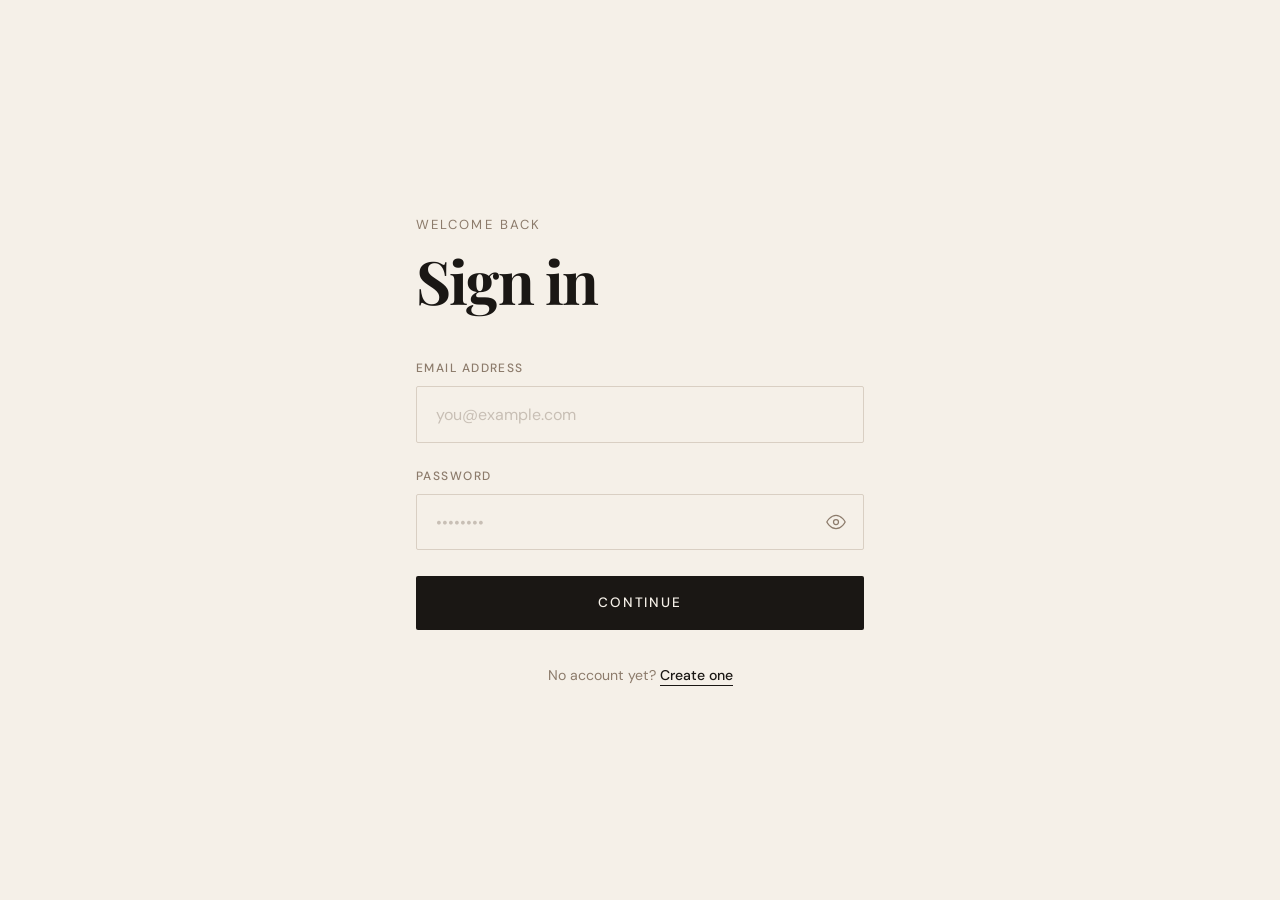
==== login.html @ 39e880cd "Quiz Web Application with login interface" ====
<!DOCTYPE html>
<html lang="en">
<head>
  <meta charset="UTF-8" />
  <meta name="viewport" content="width=device-width, initial-scale=1.0" />
  <title>Login — QuizzyVerse</title>
  <link href="https://fonts.googleapis.com/css2?family=Playfair+Display:ital,wght@0,400;0,700;1,400&family=DM+Sans:wght@300;400;500&display=swap" rel="stylesheet" />
  <style>
    *, *::before, *::after { box-sizing: border-box; margin: 0; padding: 0; }
    :root {
      --cream: #F5F0E8;
      --ink: #1A1714;
      --warm-mid: #8C7B6B;
      --accent: #C4542A;
      --border: #D9CFC3;
      --error: #c0392b;
      --success: #27ae60;
    }
    body {
      min-height: 100vh;
      display: flex;
      align-items: center;
      justify-content: center;
      font-family: 'DM Sans', sans-serif;
      background: var(--cream);
    }
    .form-wrap {
      width: 560px;
      padding: 4rem 3.5rem;
      animation: fadeUp 0.9s ease 0.1s both;
    }
    .form-eyebrow {
      font-size: 0.82rem;
      letter-spacing: 0.16em;
      text-transform: uppercase;
      color: var(--warm-mid);
      margin-bottom: 1rem;
    }
    .form-title {
      font-family: 'Playfair Display', serif;
      font-size: 3.75rem;
      color: var(--ink);
      line-height: 1.05;
      letter-spacing: -0.03em;
      margin-bottom: 3rem;
    }
    .field {
      margin-bottom: 1.6rem;
      position: relative;
    }
    label {
      display: block;
      font-size: 0.75rem;
      font-weight: 500;
      letter-spacing: 0.12em;
      text-transform: uppercase;
      color: var(--warm-mid);
      margin-bottom: 0.6rem;
    }
    input[type="email"], input[type="password"], input[type="text"] {
      width: 100%;
      padding: 1.05rem 1.2rem;
      border: 1px solid var(--border);
      background: transparent;
      font-family: 'DM Sans', sans-serif;
      font-size: 1rem;
      color: var(--ink);
      outline: none;
      transition: border-color 0.2s, box-shadow 0.2s;
      border-radius: 2px;
    }
    input::placeholder { color: #C8BFB5; }
    input:focus {
      border-color: var(--ink);
      box-shadow: 0 0 0 3px rgba(26,23,20,0.06);
    }
    input.input-error { border-color: var(--error); }
    .field-row {
      display: flex;
      justify-content: space-between;
      align-items: center;
      margin-bottom: 0.6rem;
    }
    .field-row label { margin-bottom: 0; }
    .pwd-wrap { position: relative; }
    .eye-btn {
      position: absolute;
      right: 1.1rem;
      top: 50%;
      transform: translateY(-50%);
      background: none;
      border: none;
      cursor: pointer;
      color: var(--warm-mid);
      display: flex;
      align-items: center;
      padding: 0;
      transition: color 0.2s;
    }
    .eye-btn:hover { color: var(--ink); }
    .btn-login {
      width: 100%;
      padding: 1.15rem;
      background: var(--ink);
      color: var(--cream);
      border: none;
      font-family: 'DM Sans', sans-serif;
      font-size: 0.85rem;
      font-weight: 500;
      letter-spacing: 0.14em;
      text-transform: uppercase;
      cursor: pointer;
      border-radius: 2px;
      position: relative;
      overflow: hidden;
      margin-bottom: 0;
    }
    .btn-login::after {
      content: '';
      position: absolute;
      inset: 0;
      background: var(--accent);
      transform: scaleX(0);
      transform-origin: left;
      transition: transform 0.35s ease;
      z-index: 0;
    }
    .btn-login:hover::after { transform: scaleX(1); }
    .btn-login span { position: relative; z-index: 1; }
    .alert {
      padding: 0.85rem 1rem;
      border-radius: 2px;
      font-size: 0.85rem;
      margin-bottom: 1.5rem;
      display: none;
      letter-spacing: 0.02em;
    }
    .alert-error { background: #fdf0ef; border: 1px solid #f5c6c2; color: var(--error); display: block; }
    .alert-success { background: #edfaf3; border: 1px solid #b7efd1; color: var(--success); display: block; }
    .signup-line {
      margin-top: 2.25rem;
      text-align: center;
      font-size: 0.88rem;
      color: var(--warm-mid);
    }
    .signup-line a {
      color: var(--ink);
      font-weight: 500;
      text-decoration: none;
      border-bottom: 1px solid var(--ink);
      padding-bottom: 1px;
      transition: color 0.2s, border-color 0.2s;
    }
    .signup-line a:hover { color: var(--accent); border-color: var(--accent); }
    @keyframes fadeUp {
      from { opacity: 0; transform: translateY(20px); }
      to   { opacity: 1; transform: translateY(0); }
    }
    @media (max-width: 620px) {
      .form-wrap { width: 100%; padding: 2.5rem 1.5rem; }
      .form-title { font-size: 2.75rem; }
    }
  </style>
</head>
<body>
  <div class="form-wrap">
    <p class="form-eyebrow">Welcome back</p>
    <h1 class="form-title">Sign in</h1>

    <div id="alert" class="alert"></div>

    <div class="field">
      <label for="email">Email address</label>
      <input type="email" id="email" placeholder="you@example.com" autocomplete="email" />
    </div>

    <div class="field">
      <div class="field-row">
        <label for="password">Password</label>
      </div>
      <div class="pwd-wrap">
        <input type="password" id="password" placeholder="••••••••" autocomplete="current-password" />
        <button class="eye-btn" onclick="togglePwd(this)" aria-label="Toggle password">
          <svg width="20" height="20" viewBox="0 0 24 24" fill="none" stroke="currentColor" stroke-width="1.5">
            <path d="M1 12S5 4 12 4s11 8 11 8-4 8-11 8S1 12 1 12z"/>
            <circle cx="12" cy="12" r="3"/>
          </svg>
        </button>
      </div>
    </div>

    <button class="btn-login" onclick="handleLogin()"><span>Continue</span></button>

    <p class="signup-line">No account yet? <a href="signup.html">Create one</a></p>
  </div>

  <script>
    // If already logged in, go straight to quiz
    if (sessionStorage.getItem('qv_loggedIn') === 'true') {
      window.location.href = 'index.html';
    }

    function togglePwd(btn) {
      const input = btn.closest('.pwd-wrap').querySelector('input');
      const isHidden = input.type === 'password';
      input.type = isHidden ? 'text' : 'password';
      btn.querySelector('svg').innerHTML = isHidden
        ? '<path d="M17.94 17.94A10.07 10.07 0 0 1 12 20c-7 0-11-8-11-8a18.45 18.45 0 0 1 5.06-5.94M9.9 4.24A9.12 9.12 0 0 1 12 4c7 0 11 8 11 8a18.5 18.5 0 0 1-2.16 3.19m-6.72-1.07a3 3 0 1 1-4.24-4.24"/><line x1="1" y1="1" x2="23" y2="23"/>'
        : '<path d="M1 12S5 4 12 4s11 8 11 8-4 8-11 8S1 12 1 12z"/><circle cx="12" cy="12" r="3"/>';
    }

    function showAlert(msg, type) {
      const el = document.getElementById('alert');
      el.textContent = msg;
      el.className = 'alert alert-' + type;
    }

    function handleLogin() {
      const email = document.getElementById('email').value.trim();
      const password = document.getElementById('password').value;

      document.getElementById('email').classList.remove('input-error');
      document.getElementById('password').classList.remove('input-error');

      if (!email || !password) {
        showAlert('Please fill in all fields.', 'error');
        if (!email) document.getElementById('email').classList.add('input-error');
        if (!password) document.getElementById('password').classList.add('input-error');
        return;
      }

      const users = JSON.parse(localStorage.getItem('qv_users') || '[]');
      const user = users.find(u => u.email === email && u.password === password);

      if (!user) {
        showAlert('Invalid email or password. Please try again.', 'error');
        document.getElementById('password').classList.add('input-error');
        return;
      }

      sessionStorage.setItem('qv_loggedIn', 'true');
      sessionStorage.setItem('qv_user', JSON.stringify({ name: user.name, email: user.email }));

      showAlert('Login successful! Redirecting...', 'success');
      setTimeout(() => window.location.href = 'index.html', 800);
    }

    // Allow Enter key to submit
    document.addEventListener('keydown', e => {
      if (e.key === 'Enter') handleLogin();
    });
  </script>
</body>
</html>
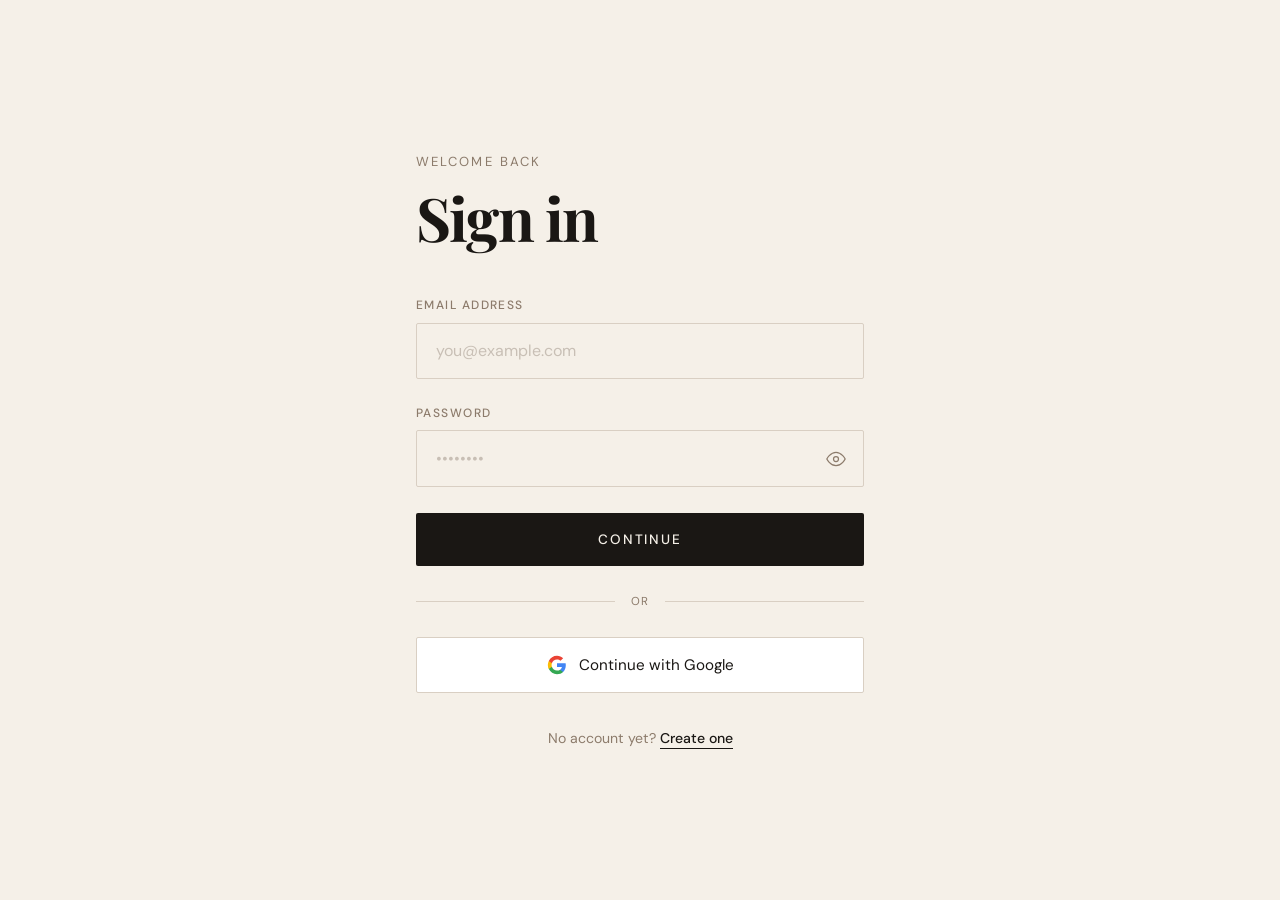
==== commit 605ed10b: "Fixed the issue of API calling" ====
--- a/login.html
+++ b/login.html
@@ -1,12 +1,22 @@
 <!DOCTYPE html>
 <html lang="en">
+
 <head>
   <meta charset="UTF-8" />
   <meta name="viewport" content="width=device-width, initial-scale=1.0" />
   <title>Login — QuizzyVerse</title>
-  <link href="https://fonts.googleapis.com/css2?family=Playfair+Display:ital,wght@0,400;0,700;1,400&family=DM+Sans:wght@300;400;500&display=swap" rel="stylesheet" />
+  <link
+    href="https://fonts.googleapis.com/css2?family=Playfair+Display:ital,wght@0,400;0,700;1,400&family=DM+Sans:wght@300;400;500&display=swap"
+    rel="stylesheet" />
   <style>
-    *, *::before, *::after { box-sizing: border-box; margin: 0; padding: 0; }
+    *,
+    *::before,
+    *::after {
+      box-sizing: border-box;
+      margin: 0;
+      padding: 0;
+    }
+
     :root {
       --cream: #F5F0E8;
       --ink: #1A1714;
@@ -16,6 +26,7 @@
       --error: #c0392b;
       --success: #27ae60;
     }
+
     body {
       min-height: 100vh;
       display: flex;
@@ -24,11 +35,13 @@
       font-family: 'DM Sans', sans-serif;
       background: var(--cream);
     }
+
     .form-wrap {
       width: 560px;
       padding: 4rem 3.5rem;
       animation: fadeUp 0.9s ease 0.1s both;
     }
+
     .form-eyebrow {
       font-size: 0.82rem;
       letter-spacing: 0.16em;
@@ -36,6 +49,7 @@
       color: var(--warm-mid);
       margin-bottom: 1rem;
     }
+
     .form-title {
       font-family: 'Playfair Display', serif;
       font-size: 3.75rem;
@@ -44,10 +58,12 @@
       letter-spacing: -0.03em;
       margin-bottom: 3rem;
     }
+
     .field {
       margin-bottom: 1.6rem;
       position: relative;
     }
+
     label {
       display: block;
       font-size: 0.75rem;
@@ -57,7 +73,10 @@
       color: var(--warm-mid);
       margin-bottom: 0.6rem;
     }
-    input[type="email"], input[type="password"], input[type="text"] {
+
+    input[type="email"],
+    input[type="password"],
+    input[type="text"] {
       width: 100%;
       padding: 1.05rem 1.2rem;
       border: 1px solid var(--border);
@@ -69,20 +88,24 @@
       transition: border-color 0.2s, box-shadow 0.2s;
       border-radius: 2px;
     }
-    input::placeholder { color: #C8BFB5; }
+
+    input::placeholder {
+      color: #C8BFB5;
+    }
+
     input:focus {
       border-color: var(--ink);
-      box-shadow: 0 0 0 3px rgba(26,23,20,0.06);
-    }
-    input.input-error { border-color: var(--error); }
-    .field-row {
-      display: flex;
-      justify-content: space-between;
-      align-items: center;
-      margin-bottom: 0.6rem;
-    }
-    .field-row label { margin-bottom: 0; }
-    .pwd-wrap { position: relative; }
+      box-shadow: 0 0 0 3px rgba(26, 23, 20, 0.06);
+    }
+
+    input.input-error {
+      border-color: var(--error);
+    }
+
+    .pwd-wrap {
+      position: relative;
+    }
+
     .eye-btn {
       position: absolute;
       right: 1.1rem;
@@ -97,7 +120,11 @@
       padding: 0;
       transition: color 0.2s;
     }
-    .eye-btn:hover { color: var(--ink); }
+
+    .eye-btn:hover {
+      color: var(--ink);
+    }
+
     .btn-login {
       width: 100%;
       padding: 1.15rem;
@@ -113,8 +140,8 @@
       border-radius: 2px;
       position: relative;
       overflow: hidden;
-      margin-bottom: 0;
-    }
+    }
+
     .btn-login::after {
       content: '';
       position: absolute;
@@ -125,8 +152,16 @@
       transition: transform 0.35s ease;
       z-index: 0;
     }
-    .btn-login:hover::after { transform: scaleX(1); }
-    .btn-login span { position: relative; z-index: 1; }
+
+    .btn-login:hover::after {
+      transform: scaleX(1);
+    }
+
+    .btn-login span {
+      position: relative;
+      z-index: 1;
+    }
+
     .alert {
       padding: 0.85rem 1rem;
       border-radius: 2px;
@@ -135,14 +170,72 @@
       display: none;
       letter-spacing: 0.02em;
     }
-    .alert-error { background: #fdf0ef; border: 1px solid #f5c6c2; color: var(--error); display: block; }
-    .alert-success { background: #edfaf3; border: 1px solid #b7efd1; color: var(--success); display: block; }
+
+    .alert-error {
+      background: #fdf0ef;
+      border: 1px solid #f5c6c2;
+      color: var(--error);
+      display: block;
+    }
+
+    .alert-success {
+      background: #edfaf3;
+      border: 1px solid #b7efd1;
+      color: var(--success);
+      display: block;
+    }
+
+    .divider {
+      display: flex;
+      align-items: center;
+      gap: 1rem;
+      margin: 1.75rem 0;
+    }
+
+    .divider::before,
+    .divider::after {
+      content: '';
+      flex: 1;
+      height: 1px;
+      background: var(--border);
+    }
+
+    .divider span {
+      font-size: 0.72rem;
+      color: var(--warm-mid);
+      letter-spacing: 0.1em;
+      text-transform: uppercase;
+    }
+
+    .btn-google {
+      width: 100%;
+      padding: 1.05rem;
+      border: 1px solid var(--border);
+      background: white;
+      display: flex;
+      align-items: center;
+      justify-content: center;
+      gap: 0.75rem;
+      font-family: 'DM Sans', sans-serif;
+      font-size: 0.95rem;
+      color: var(--ink);
+      cursor: pointer;
+      border-radius: 2px;
+      transition: border-color 0.2s, box-shadow 0.2s;
+    }
+
+    .btn-google:hover {
+      border-color: #4285F4;
+      box-shadow: 0 0 0 3px rgba(66, 133, 244, 0.1);
+    }
+
     .signup-line {
       margin-top: 2.25rem;
       text-align: center;
       font-size: 0.88rem;
       color: var(--warm-mid);
     }
+
     .signup-line a {
       color: var(--ink);
       font-weight: 500;
@@ -151,17 +244,37 @@
       padding-bottom: 1px;
       transition: color 0.2s, border-color 0.2s;
     }
-    .signup-line a:hover { color: var(--accent); border-color: var(--accent); }
+
+    .signup-line a:hover {
+      color: var(--accent);
+      border-color: var(--accent);
+    }
+
     @keyframes fadeUp {
-      from { opacity: 0; transform: translateY(20px); }
-      to   { opacity: 1; transform: translateY(0); }
-    }
+      from {
+        opacity: 0;
+        transform: translateY(20px);
+      }
+
+      to {
+        opacity: 1;
+        transform: translateY(0);
+      }
+    }
+
     @media (max-width: 620px) {
-      .form-wrap { width: 100%; padding: 2.5rem 1.5rem; }
-      .form-title { font-size: 2.75rem; }
+      .form-wrap {
+        width: 100%;
+        padding: 2.5rem 1.5rem;
+      }
+
+      .form-title {
+        font-size: 2.75rem;
+      }
     }
   </style>
 </head>
+
 <body>
   <div class="form-wrap">
     <p class="form-eyebrow">Welcome back</p>
@@ -175,15 +288,15 @@
     </div>
 
     <div class="field">
-      <div class="field-row">
-        <label for="password">Password</label>
+      <div style="display:flex;justify-content:space-between;align-items:center;margin-bottom:0.6rem;">
+        <label for="password" style="margin-bottom:0">Password</label>
       </div>
       <div class="pwd-wrap">
         <input type="password" id="password" placeholder="••••••••" autocomplete="current-password" />
         <button class="eye-btn" onclick="togglePwd(this)" aria-label="Toggle password">
           <svg width="20" height="20" viewBox="0 0 24 24" fill="none" stroke="currentColor" stroke-width="1.5">
-            <path d="M1 12S5 4 12 4s11 8 11 8-4 8-11 8S1 12 1 12z"/>
-            <circle cx="12" cy="12" r="3"/>
+            <path d="M1 12S5 4 12 4s11 8 11 8-4 8-11 8S1 12 1 12z" />
+            <circle cx="12" cy="12" r="3" />
           </svg>
         </button>
       </div>
@@ -191,13 +304,63 @@
 
     <button class="btn-login" onclick="handleLogin()"><span>Continue</span></button>
 
+    <div class="divider"><span>or</span></div>
+
+    <button class="btn-google" onclick="handleGoogleLogin()">
+      <svg width="20" height="20" viewBox="0 0 24 24">
+        <path fill="#4285F4"
+          d="M22.56 12.25c0-.78-.07-1.53-.2-2.25H12v4.26h5.92c-.26 1.37-1.04 2.53-2.21 3.31v2.77h3.57c2.08-1.92 3.28-4.74 3.28-8.09z" />
+        <path fill="#34A853"
+          d="M12 23c2.97 0 5.46-.98 7.28-2.66l-3.57-2.77c-.98.66-2.23 1.06-3.71 1.06-2.86 0-5.29-1.93-6.16-4.53H2.18v2.84C3.99 20.53 7.7 23 12 23z" />
+        <path fill="#FBBC05"
+          d="M5.84 14.09c-.22-.66-.35-1.36-.35-2.09s.13-1.43.35-2.09V7.07H2.18C1.43 8.55 1 10.22 1 12s.43 3.45 1.18 4.93l3.66-2.84z" />
+        <path fill="#EA4335"
+          d="M12 5.38c1.62 0 3.06.56 4.21 1.64l3.15-3.15C17.45 2.09 14.97 1 12 1 7.7 1 3.99 3.47 2.18 7.07l3.66 2.84c.87-2.6 3.3-4.53 6.16-4.53z" />
+      </svg>
+      Continue with Google
+    </button>
+
     <p class="signup-line">No account yet? <a href="signup.html">Create one</a></p>
   </div>
 
   <script>
-    // If already logged in, go straight to quiz
+    const GOOGLE_CLIENT_ID = '378489832271-7i2ho8hbuo3heeri859cbc0tpkgu1gt3.apps.googleusercontent.com';
+
     if (sessionStorage.getItem('qv_loggedIn') === 'true') {
       window.location.href = 'index.html';
+    }
+
+    // Listen for message back from the callback popup
+    window.addEventListener('message', function (event) {
+      if (event.origin !== window.location.origin) return;
+      if (event.data && event.data.type === 'GOOGLE_AUTH_SUCCESS') {
+        const { name, email } = event.data;
+        const users = JSON.parse(localStorage.getItem('qv_users') || '[]');
+        if (!users.find(u => u.email === email)) {
+          users.push({ name, email, password: null, googleAuth: true });
+          localStorage.setItem('qv_users', JSON.stringify(users));
+        }
+        sessionStorage.setItem('qv_loggedIn', 'true');
+        sessionStorage.setItem('qv_user', JSON.stringify({ name, email }));
+        showAlert('Google login successful! Redirecting...', 'success');
+        setTimeout(() => window.location.href = 'index.html', 800);
+      }
+    });
+
+    function handleGoogleLogin() {
+      const redirectUri = encodeURIComponent(window.location.origin + '/google-callback.html');
+      const scope = encodeURIComponent('openid email profile');
+      const url = `https://accounts.google.com/o/oauth2/v2/auth`
+        + `?client_id=${GOOGLE_CLIENT_ID}`
+        + `&redirect_uri=${redirectUri}`
+        + `&response_type=token`
+        + `&scope=${scope}`
+        + `&prompt=select_account`;
+
+      const w = 500, h = 600;
+      const left = (screen.width - w) / 2;
+      const top = (screen.height - h) / 2;
+      window.open(url, 'GoogleLogin', `width=${w},height=${h},left=${left},top=${top}`);
     }
 
     function togglePwd(btn) {
@@ -218,37 +381,29 @@
     function handleLogin() {
       const email = document.getElementById('email').value.trim();
       const password = document.getElementById('password').value;
-
       document.getElementById('email').classList.remove('input-error');
       document.getElementById('password').classList.remove('input-error');
-
       if (!email || !password) {
         showAlert('Please fill in all fields.', 'error');
         if (!email) document.getElementById('email').classList.add('input-error');
         if (!password) document.getElementById('password').classList.add('input-error');
         return;
       }
-
       const users = JSON.parse(localStorage.getItem('qv_users') || '[]');
       const user = users.find(u => u.email === email && u.password === password);
-
       if (!user) {
         showAlert('Invalid email or password. Please try again.', 'error');
         document.getElementById('password').classList.add('input-error');
         return;
       }
-
       sessionStorage.setItem('qv_loggedIn', 'true');
       sessionStorage.setItem('qv_user', JSON.stringify({ name: user.name, email: user.email }));
-
       showAlert('Login successful! Redirecting...', 'success');
       setTimeout(() => window.location.href = 'index.html', 800);
     }
 
-    // Allow Enter key to submit
-    document.addEventListener('keydown', e => {
-      if (e.key === 'Enter') handleLogin();
-    });
+    document.addEventListener('keydown', e => { if (e.key === 'Enter') handleLogin(); });
   </script>
 </body>
-</html>
+
+</html>
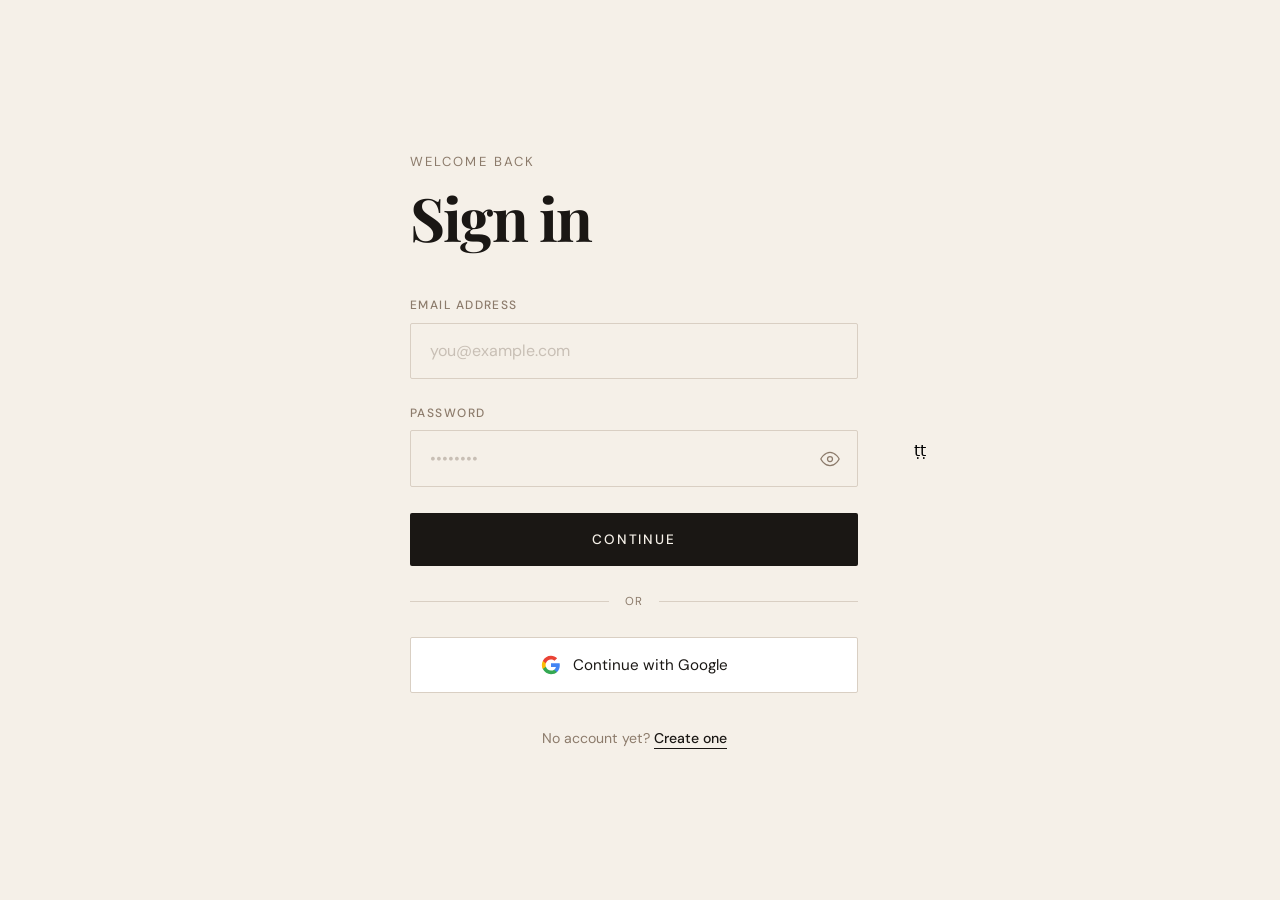
==== commit bf4d4c1a: "Fixed the issue of API" ====
--- a/login.html
+++ b/login.html
@@ -282,31 +282,32 @@
 
     <div id="alert" class="alert"></div>
 
-    <div class="field">
-      <label for="email">Email address</label>
-      <input type="email" id="email" placeholder="you@example.com" autocomplete="email" />
-    </div>
-
-    <div class="field">
-      <div style="display:flex;justify-content:space-between;align-items:center;margin-bottom:0.6rem;">
-        <label for="password" style="margin-bottom:0">Password</label>
+    <form id="login-form">
+
+      <div class="field">
+        <label for="email">Email address</label>
+        <input type="email" id="email" placeholder="you@example.com" autocomplete="email" />
       </div>
-      <div class="pwd-wrap">
-        <input type="password" id="password" placeholder="••••••••" autocomplete="current-password" />
-        <button class="eye-btn" onclick="togglePwd(this)" aria-label="Toggle password">
-          <svg width="20" height="20" viewBox="0 0 24 24" fill="none" stroke="currentColor" stroke-width="1.5">
-            <path d="M1 12S5 4 12 4s11 8 11 8-4 8-11 8S1 12 1 12z" />
-            <circle cx="12" cy="12" r="3" />
-          </svg>
-        </button>
+
+      <div class="field">
+        <label for="password">Password</label>
+        <div class="pwd-wrap">
+          <input type="password" id="password" placeholder="••••••••" autocomplete="current-password" />
+          <button type="button" class="eye-btn" onclick="togglePwd(this)" aria-label="Toggle password">
+            <svg width="20" height="20" viewBox="0 0 24 24" fill="none" stroke="currentColor" stroke-width="1.5">
+              <path d="M1 12S5 4 12 4s11 8 11 8-4 8-11 8S1 12 1 12z" />
+              <circle cx="12" cy="12" r="3" />
+            </svg>
+          </button>
+        </div>
       </div>
-    </div>
-
-    <button class="btn-login" onclick="handleLogin()"><span>Continue</span></button>
+
+      <button type="submit" class="btn-login"><span>Continue</span></button>
+    </form>
 
     <div class="divider"><span>or</span></div>
 
-    <button class="btn-google" onclick="handleGoogleLogin()">
+    <button type="button" class="btn-google" onclick="handleGoogleLogin()">
       <svg width="20" height="20" viewBox="0 0 24 24">
         <path fill="#4285F4"
           d="M22.56 12.25c0-.78-.07-1.53-.2-2.25H12v4.26h5.92c-.26 1.37-1.04 2.53-2.21 3.31v2.77h3.57c2.08-1.92 3.28-4.74 3.28-8.09z" />
@@ -326,9 +327,16 @@
   <script>
     const GOOGLE_CLIENT_ID = '378489832271-7i2ho8hbuo3heeri859cbc0tpkgu1gt3.apps.googleusercontent.com';
 
-    if (sessionStorage.getItem('qv_loggedIn') === 'true') {
+    if (localStorage.getItem('qv_loggedIn') === 'true') {
       window.location.href = 'index.html';
     }
+
+    // React to logins from other tabs
+    window.addEventListener('storage', function (e) {
+      if (e.key === 'qv_loggedIn' && e.newValue === 'true') {
+        window.location.href = 'index.html';
+      }
+    });
 
     // Listen for message back from the callback popup
     window.addEventListener('message', function (event) {
@@ -340,14 +348,15 @@
           users.push({ name, email, password: null, googleAuth: true });
           localStorage.setItem('qv_users', JSON.stringify(users));
         }
-        sessionStorage.setItem('qv_loggedIn', 'true');
-        sessionStorage.setItem('qv_user', JSON.stringify({ name, email }));
+        localStorage.setItem('qv_loggedIn', 'true');
+        localStorage.setItem('qv_user', JSON.stringify({ name, email }));
         showAlert('Google login successful! Redirecting...', 'success');
         setTimeout(() => window.location.href = 'index.html', 800);
       }
     });
 
     function handleGoogleLogin() {
+      // Reverted to explicit root path because of Google Cloud Console whitelist restrictions
       const redirectUri = encodeURIComponent(window.location.origin + '/google-callback.html');
       const scope = encodeURIComponent('openid email profile');
       const url = `https://accounts.google.com/o/oauth2/v2/auth`
@@ -396,14 +405,17 @@
         document.getElementById('password').classList.add('input-error');
         return;
       }
-      sessionStorage.setItem('qv_loggedIn', 'true');
-      sessionStorage.setItem('qv_user', JSON.stringify({ name: user.name, email: user.email }));
+      localStorage.setItem('qv_loggedIn', 'true');
+      localStorage.setItem('qv_user', JSON.stringify({ name: user.name, email: user.email }));
       showAlert('Login successful! Redirecting...', 'success');
       setTimeout(() => window.location.href = 'index.html', 800);
     }
 
-    document.addEventListener('keydown', e => { if (e.key === 'Enter') handleLogin(); });
-  </script>
+    document.getElementById('login-form').addEventListener('submit', function (e) {
+      e.preventDefault();
+      handleLogin();
+    });
+  </script>ṭṭ
 </body>
 
 </html>
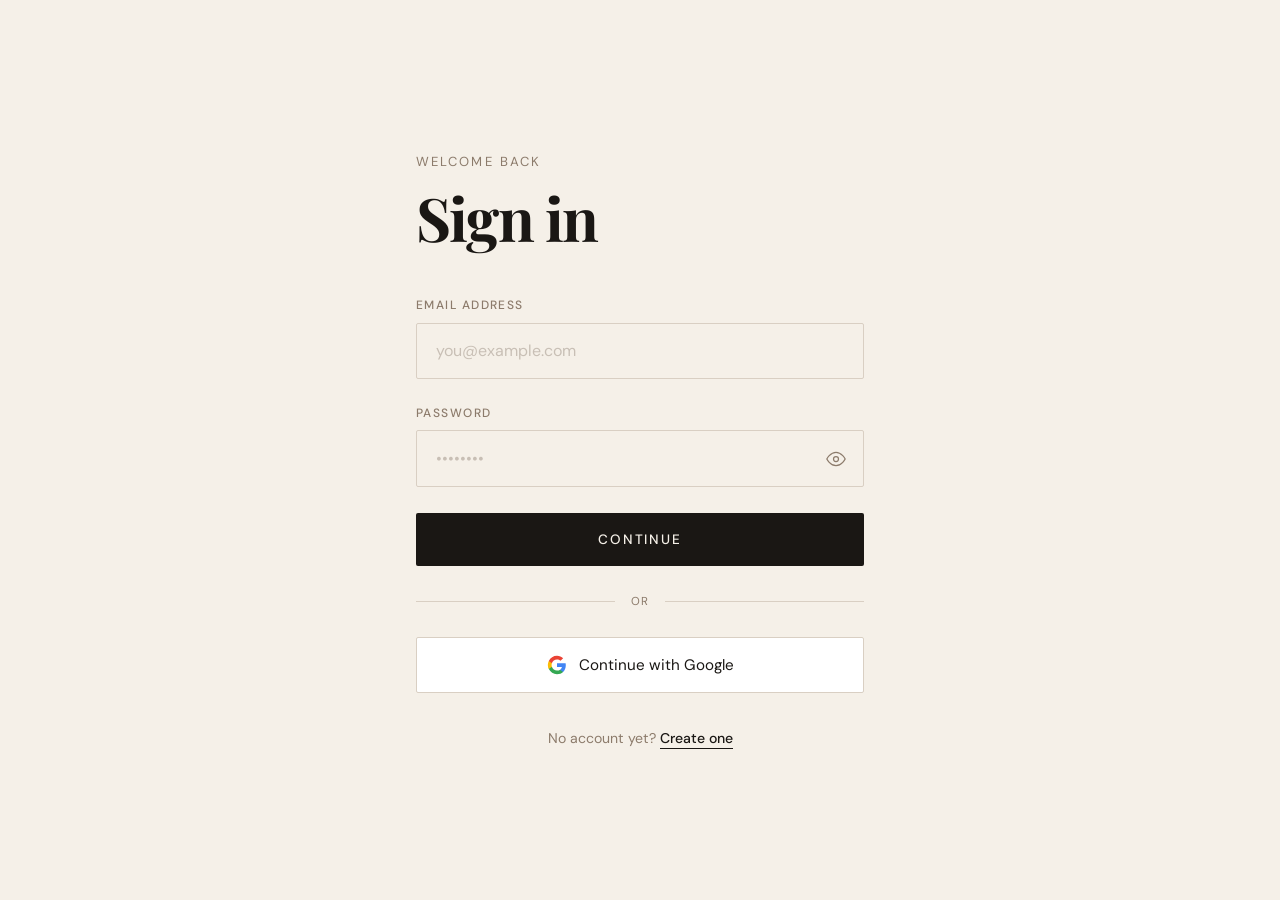
==== commit c5133e0a: "Removed the bug" ====
--- a/login.html
+++ b/login.html
@@ -356,8 +356,9 @@
     });
 
     function handleGoogleLogin() {
-      // Reverted to explicit root path because of Google Cloud Console whitelist restrictions
-      const redirectUri = encodeURIComponent(window.location.origin + '/google-callback.html');
+      let currentPath = window.location.pathname;
+      const basePath = currentPath.substring(0, currentPath.lastIndexOf('/') + 1);
+      const redirectUri = encodeURIComponent(window.location.origin + basePath + 'google-callback.html');
       const scope = encodeURIComponent('openid email profile');
       const url = `https://accounts.google.com/o/oauth2/v2/auth`
         + `?client_id=${GOOGLE_CLIENT_ID}`
@@ -415,7 +416,7 @@
       e.preventDefault();
       handleLogin();
     });
-  </script>ṭṭ
+  </script>
 </body>
 
 </html>
